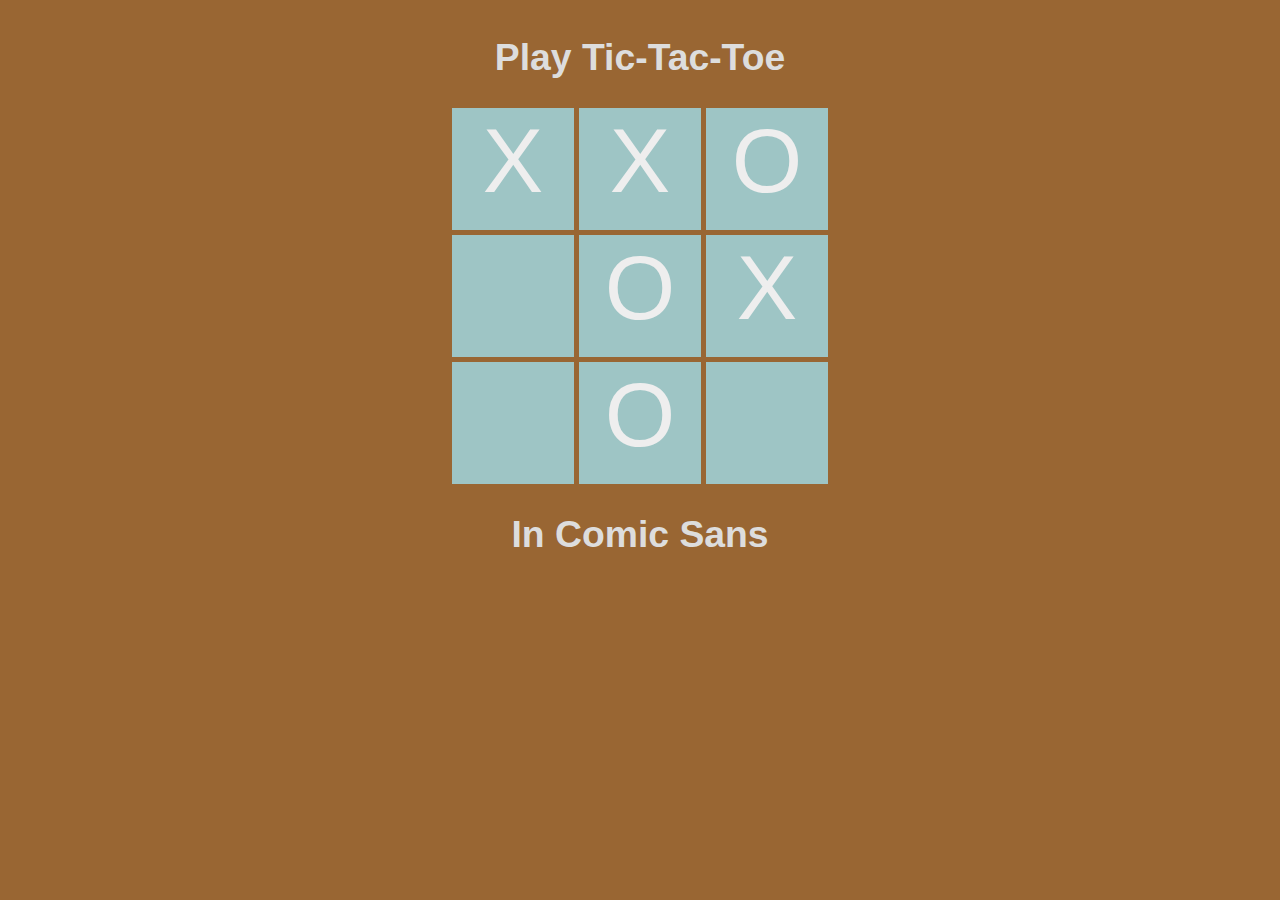
==== src/index.html @ fb9d34e4 "Still writing" ====
<!DOCTYPE html>
<html>
<head>
<meta http-equiv="content-type" content="text/html; charset=UTF-8">
<title>Campy Tic-Tac-Toe</title>

<style type='text/css'>

.noselect {
    -webkit-touch-callout: none;
    -webkit-user-select: none;
    -khtml-user-select: none;
    -moz-user-select: none;
    -ms-user-select: none;
    user-select: none;
}

body {
    background-color: #996633;
}

h1 {
    color: #DDDDDD;
    /*font-family: Tahoma, Geneva, sans-serif;*/
    font-family: "wf_SegoeUILight", "wf_SegoeUI","Segoe UI Light",
                 "Segoe WP Light", "Segoe UI", "Segoe",
                 "Segoe WP", "Tahoma", "Verdana",
                 "Arial", "sans-serif";
    font-size: 28pt;
}

.thing { 
    color: #EEEEEE;
    /*font-family: Tahoma, Geneva, sans-serif;*/
    font-family: "Comic Sans MS", sans-serif;
    font-size: 68pt;
    text-align: center;
    /*padding: 0px 20px;*/
    /*vertical-align: middle;*/
    width: 120px;
    height: 120px;
}

table.board {
    margin-left: auto;
    margin-right: auto;
    /*background-color: #9fcfd5;*/
    background-color: rgba(159, 207, 213, 0.9);
}
table.board {
    border-collapse: collapse;
}
table.board td {
    border: 5px solid #996633;
}
table.board tr:first-child td {
    border-top: 0;
}
table.board tr:last-child td {
    border-bottom: 0;
}
table.board tr td:first-child {
    border-left: 0;
}
table.board tr td:last-child {
    border-right: 0;
}

table.app {
    text-align: center;
    margin-left: auto;
    margin-right: auto;
}

</style>
  
</head>
<body>
  <table class="app">
  <tr><td>
    <h1>Play Tic-Tac-Toe</h1>
  </td></tr>
  <tr><td>
    <table class="board">
    <tr>
        <td><div id="cheese" class="thing noselect"
                 onClick="clickHandler(event, 1, 1)">X</div></td>
        <td><div id="button2" class="thing noselect"
                 onClick="clickHandler(event, 1, 2)">X</div></td>
        <td><div id="button3" class="thing noselect"
                 onClick="clickHandler(event, 1, 3)">O</div></td>
    </tr>
        <td><div id="button6" class="thing noselect"
                 onClick="clickHandler(event, 2, 1)">&nbsp;</div></td>
        <td><div id="button7" class="thing noselect"
                 onClick="clickHandler(event, 2, 2)">O</div></td>
        <td><div id="button636" class="thing noselect"
                 onClick="clickHandler(event, 2, 3)">X</div></td>
    <tr>
        <td><div id="button637" class="thing noselect"
                 onClick="clickHandler(event, 3, 1)">&nbsp;</div></td>
        <td><div id="button638" class="thing noselect"
                 onClick="clickHandler(event, 3, 2)">O</div></td>
        <td><div id="button0" class="thing noselect"
                 onClick="clickHandler(event, 3, 3)">&nbsp;</div></td>
    </td></tr>
    </table>
  </tr>
  <tr><td>
    <h1>In Comic Sans</h1>
  </td></tr>
</table>
  


<script type='text/javascript'>

var clickHandler = (function() {

    var cycle = (function() {
        var seq = ['&nbsp;', 'X', 'O'];

        return function (text) {
            return seq[(seq.indexOf(text) + 1) % seq.length];
        };
    })();

    return function(event, row, col) {
        event.target.innerHTML = cycle(event.target.innerHTML);
    };
})();

</script>
</body>
</html>
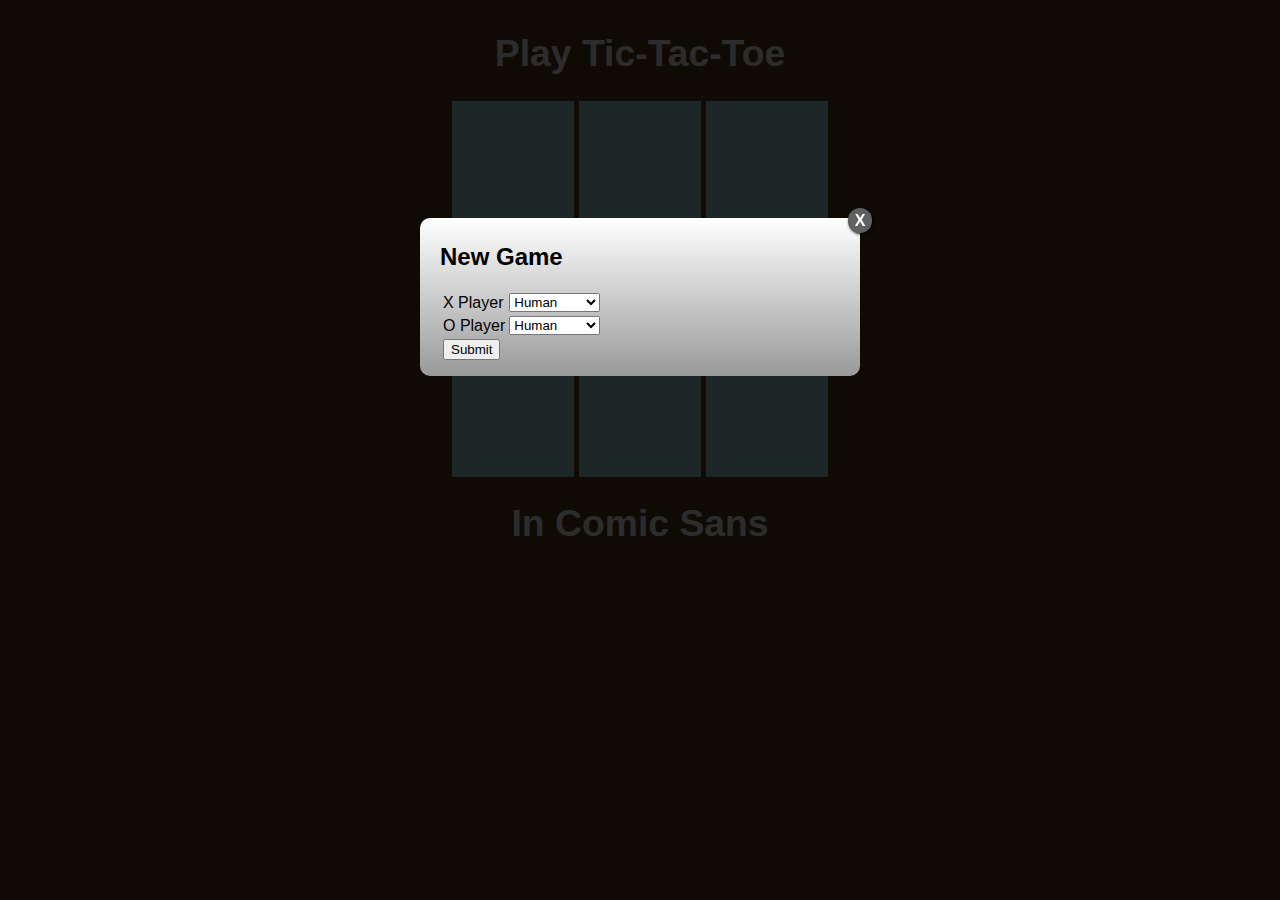
==== commit b7992e70: "Manual play now alternates between players, and the minimax book never loses. Next I have to fill in" ====
--- a/src/index.html
+++ b/src/index.html
@@ -1,135 +1,193 @@
+
 <!DOCTYPE html>
 <html>
-<head>
-<meta http-equiv="content-type" content="text/html; charset=UTF-8">
-<title>Campy Tic-Tac-Toe</title>
+  <head>
+    <meta http-equiv="content-type" content="text/html; charset=UTF-8" />
+    <title>
+      Campy Tic-Tac-Toe
+    </title>
+    
+    <link rel="stylesheet" type="text/css" href="styles/style.css" />
+    
+  </head>
+  <body>
+    <div id="newGame" class="modalDialog">
+      <div>
+        <a href="#" title="Close" class="close">
+          X
+        </a>
+        <h2>
+          New Game
+        </h2>
+        <table>
+          <tr>
+            <td>
+              X Player
+            </td>
+            
+            <td>
+              <select id="xPlayer" name="xPlayer">
+                <option value="human">
+                  Human
+                </option>
+                <option value="minnie-max">
+                  Minnie Max
+                </option>
+                <option value="hugh-ristic">
+                  Hugh Ristic
+                </option>
+                <option value="neo">
+                  Neo
+                </option>
+              </select>
+            </td>
+          </tr>
+          <tr>
+            <td>
+              O Player
+              </td>
+              
+              <td>
+                <select id="oPlayer" name="oPlayer">
+                  <option value="human">
+                    Human
+                  </option>
+                  <option value="minnie-max">
+                    Minnie Max
+                  </option>
+                  <option value="hugh-ristic">
+                    Hugh Ristic
+                  </option>
+                  <option value="neo">
+                    Neo
+                  </option>
+                </select>
+              </td>
+              </tr>
+              <tr>
+                <td>
+                  <button type="button" onclick="main.newGame()">
+                    Submit
+                  </button>
+                </td>
+              </tr>
+          </table>
+      </div>
+  </div>
+  
+  <table class="app">
+    <tr>
+      <td>
+        <h1>
+          <a href="#newGame">
+            Play Tic-Tac-Toe
+          </a>
+        </h1>
+      </td>
+    </tr>
+    <tr>
+      <td>
+        <table class="board">
+          <tr>
+            <td>
+              <div class="cell noselect" id="cell1,1" special="true"
+              onMouseOver="main.showPossibleValue(1, 1)"
+              onMouseOut="main.hidePossibleValue(1, 1)"
+              onClick="main.clickHandler(event, 1, 1)">
+                &nbsp;
+              </div>
+            </td>
+            <td>
+              <div class="cell noselect" id="cell1,2"
+              onMouseOver="main.showPossibleValue(1, 2)"
+              onMouseOut="main.hidePossibleValue(1, 2)"
+              onClick="main.clickHandler(event, 1, 2)">
+                &nbsp;
+              </div>
+            </td>
+            <td>
+              <div class="cell noselect" id="cell1,3"
+              onMouseOver="main.showPossibleValue(1, 3)"
+              onMouseOut="main.hidePossibleValue(1, 3)"
+              onClick="main.clickHandler(event, 1, 3)">
+                &nbsp;
+              </div>
+            </td>
+          </tr>
+          <td>
+            <div class="cell noselect" id="cell2,1"
+            onMouseOver="main.showPossibleValue(2, 1)"
+            onMouseOut="main.hidePossibleValue(2, 1)"
+            onClick="main.clickHandler(event, 2, 1)">
+              &nbsp;
+            </div>
+          </td>
+          <td>
+            <div class="cell noselect" id="cell2,2"
+            onMouseOver="main.showPossibleValue(2, 2)"
+            onMouseOut="main.hidePossibleValue(2, 2)"
+            onClick="main.clickHandler(event, 2, 2)">
+              &nbsp;
+            </div>
+          </td>
+          <td>
+            <div class="cell noselect" id="cell2,3"
+            onMouseOver="main.showPossibleValue(2, 3)"
+            onMouseOut="main.hidePossibleValue(2, 3)"
+            onClick="main.clickHandler(event, 2, 3)">
+              &nbsp;
+            </div>
+          </td>
+          <tr>
+            <td>
+              <div class="cell noselect" id="cell3,1"
+              onMouseOver="main.showPossibleValue(3, 1)"
+              onMouseOut="main.hidePossibleValue(3, 1)"
+              onClick="main.clickHandler(event, 3, 1)">
+                &nbsp;
+              </div>
+            </td>
+            <td>
+              <div class="cell noselect" id="cell3,2"
+              onMouseOver="main.showPossibleValue(3, 2)"
+              onMouseOut="main.hidePossibleValue(3, 2)"
+              onClick="main.clickHandler(event, 3, 2)">
+                &nbsp;
+              </div>
+            </td>
+            <td>
+              <div class="cell noselect" id="cell3,3"
+              onMouseOver="main.showPossibleValue(3, 3)"
+              onMouseOut="main.hidePossibleValue(3, 3)"
+              onClick="main.clickHandler(event, 3, 3)">
+                &nbsp;
+              </div>
+            </td>
+          </td>
+      </tr>
+  </table>
+  </tr>
+  <tr>
+    <td>
+      <h1>
+        <a href="#newGame">
+          In Comic Sans
+        </a>
+      </h1>
+    </td>
+  </tr>
+</table>
 
-<style type='text/css'>
+<!-- Common tic-tac-toe stuff, and AI registry -->
+<script type='text/javascript' src='modules/core.js'></script>
+<script type='text/javascript' src='modules/ai.js'></script>
+<!-- AI engines -->
+<script type='text/javascript' src='modules/ai-engines/hugh-ristic.js'></script>
+<script type='text/javascript' src='modules/ai-engines/neo.js'></script>
+<script type='text/javascript' src='modules/ai-engines/minnie-max.js'></script>
+<!-- Game logic and DOM interaction -->
+<script type='text/javascript' src='modules/game.js'></script>
+<script type='text/javascript' src='modules/main.js'></script>
 
-.noselect {
-    -webkit-touch-callout: none;
-    -webkit-user-select: none;
-    -khtml-user-select: none;
-    -moz-user-select: none;
-    -ms-user-select: none;
-    user-select: none;
-}
-
-body {
-    background-color: #996633;
-}
-
-h1 {
-    color: #DDDDDD;
-    /*font-family: Tahoma, Geneva, sans-serif;*/
-    font-family: "wf_SegoeUILight", "wf_SegoeUI","Segoe UI Light",
-                 "Segoe WP Light", "Segoe UI", "Segoe",
-                 "Segoe WP", "Tahoma", "Verdana",
-                 "Arial", "sans-serif";
-    font-size: 28pt;
-}
-
-.thing { 
-    color: #EEEEEE;
-    /*font-family: Tahoma, Geneva, sans-serif;*/
-    font-family: "Comic Sans MS", sans-serif;
-    font-size: 68pt;
-    text-align: center;
-    /*padding: 0px 20px;*/
-    /*vertical-align: middle;*/
-    width: 120px;
-    height: 120px;
-}
-
-table.board {
-    margin-left: auto;
-    margin-right: auto;
-    /*background-color: #9fcfd5;*/
-    background-color: rgba(159, 207, 213, 0.9);
-}
-table.board {
-    border-collapse: collapse;
-}
-table.board td {
-    border: 5px solid #996633;
-}
-table.board tr:first-child td {
-    border-top: 0;
-}
-table.board tr:last-child td {
-    border-bottom: 0;
-}
-table.board tr td:first-child {
-    border-left: 0;
-}
-table.board tr td:last-child {
-    border-right: 0;
-}
-
-table.app {
-    text-align: center;
-    margin-left: auto;
-    margin-right: auto;
-}
-
-</style>
-  
-</head>
-<body>
-  <table class="app">
-  <tr><td>
-    <h1>Play Tic-Tac-Toe</h1>
-  </td></tr>
-  <tr><td>
-    <table class="board">
-    <tr>
-        <td><div id="cheese" class="thing noselect"
-                 onClick="clickHandler(event, 1, 1)">X</div></td>
-        <td><div id="button2" class="thing noselect"
-                 onClick="clickHandler(event, 1, 2)">X</div></td>
-        <td><div id="button3" class="thing noselect"
-                 onClick="clickHandler(event, 1, 3)">O</div></td>
-    </tr>
-        <td><div id="button6" class="thing noselect"
-                 onClick="clickHandler(event, 2, 1)">&nbsp;</div></td>
-        <td><div id="button7" class="thing noselect"
-                 onClick="clickHandler(event, 2, 2)">O</div></td>
-        <td><div id="button636" class="thing noselect"
-                 onClick="clickHandler(event, 2, 3)">X</div></td>
-    <tr>
-        <td><div id="button637" class="thing noselect"
-                 onClick="clickHandler(event, 3, 1)">&nbsp;</div></td>
-        <td><div id="button638" class="thing noselect"
-                 onClick="clickHandler(event, 3, 2)">O</div></td>
-        <td><div id="button0" class="thing noselect"
-                 onClick="clickHandler(event, 3, 3)">&nbsp;</div></td>
-    </td></tr>
-    </table>
-  </tr>
-  <tr><td>
-    <h1>In Comic Sans</h1>
-  </td></tr>
-</table>
-  
-
-
-<script type='text/javascript'>
-
-var clickHandler = (function() {
-
-    var cycle = (function() {
-        var seq = ['&nbsp;', 'X', 'O'];
-
-        return function (text) {
-            return seq[(seq.indexOf(text) + 1) % seq.length];
-        };
-    })();
-
-    return function(event, row, col) {
-        event.target.innerHTML = cycle(event.target.innerHTML);
-    };
-})();
-
-</script>
 </body>
 </html>
--- a/src/styles/style.css
+++ b/src/styles/style.css
@@ -0,0 +1,125 @@
+
+.noselect {
+    -webkit-touch-callout: none;
+    -webkit-user-select: none;
+    -khtml-user-select: none;
+    -moz-user-select: none;
+    -ms-user-select: none;
+    user-select: none;
+}
+
+body {
+    /*background-color: #996633;*/
+    background-color: #503316;
+}
+
+h1 > a {
+    color: #DDDDDD;
+    text-decoration: none;
+    font-family: "wf_SegoeUILight", "wf_SegoeUI","Segoe UI Light",
+                 "Segoe WP Light", "Segoe UI", "Segoe",
+                 "Segoe WP", "Tahoma", "Verdana",
+                 "Arial", "sans-serif";
+    font-size: 28pt;
+}
+
+.cell { 
+    color: #EEEEEE;
+    font-family: "Comic Sans MS", sans-serif;
+    font-size: 68pt;
+    text-align: center;
+    width: 120px;
+    height: 120px;
+    opacity: 0;
+    transition: opacity .15s ease-in-out;
+    -moz-transition: opacity .15s ease-in-out;
+    -webkit-transition: opacity .15s ease-in-out;
+}
+
+table.board {
+    margin-left: auto;
+    margin-right: auto;
+    /*background-color: #9fcfd5;*/
+    background-color: rgba(159, 207, 213, 0.9);
+    border-collapse: collapse;
+}
+table.board td {
+    /*border: 5px solid #996633;*/
+    border: 5px solid #503316;
+}
+table.board tr:first-child td {
+    border-top: 0;
+}
+table.board tr:last-child td {
+    border-bottom: 0;
+}
+table.board tr td:first-child {
+    border-left: 0;
+}
+table.board tr td:last-child {
+    border-right: 0;
+}
+
+table.app {
+    text-align: center;
+    margin-left: auto;
+    margin-right: auto;
+}
+
+.modalDialog {
+    position: fixed;
+    font-family: Arial, Helvetica, sans-serif;
+    top: 0;
+    right: 0;
+    bottom: 0;
+    left: 0;
+    background: rgba(0,0,0,0.8);
+    z-index: 99999;
+    opacity:0;
+    -webkit-transition: opacity 400ms ease-in;
+    -moz-transition: opacity 400ms ease-in;
+    transition: opacity 400ms ease-in;
+    pointer-events: none;
+}
+
+.modalDialog:target {
+    opacity:1;
+    pointer-events: auto;
+}
+
+.modalDialog > div {
+    width: 400px;
+    position: relative;
+    margin-top: 17%;
+    margin-bottom: auto;
+    margin-right: auto;
+    margin-left: auto;
+    padding: 5px 20px 13px 20px;
+    border-radius: 10px;
+    background: #fff;
+    background: -moz-linear-gradient(#fff, #999);
+    background: -webkit-linear-gradient(#fff, #999);
+    background: -o-linear-gradient(#fff, #999);
+}
+
+.close {
+    background: #606061;
+    color: #FFFFFF;
+    line-height: 25px;
+    position: absolute;
+    right: -12px;
+    text-align: center;
+    top: -10px;
+    width: 24px;
+    text-decoration: none;
+    font-weight: bold;
+    -webkit-border-radius: 12px;
+    -moz-border-radius: 12px;
+    border-radius: 12px;
+    -moz-box-shadow: 1px 1px 3px #000;
+    -webkit-box-shadow: 1px 1px 3px #000;
+    box-shadow: 1px 1px 3px #000;
+}
+
+.close:hover { background: #00d9ff; }
+
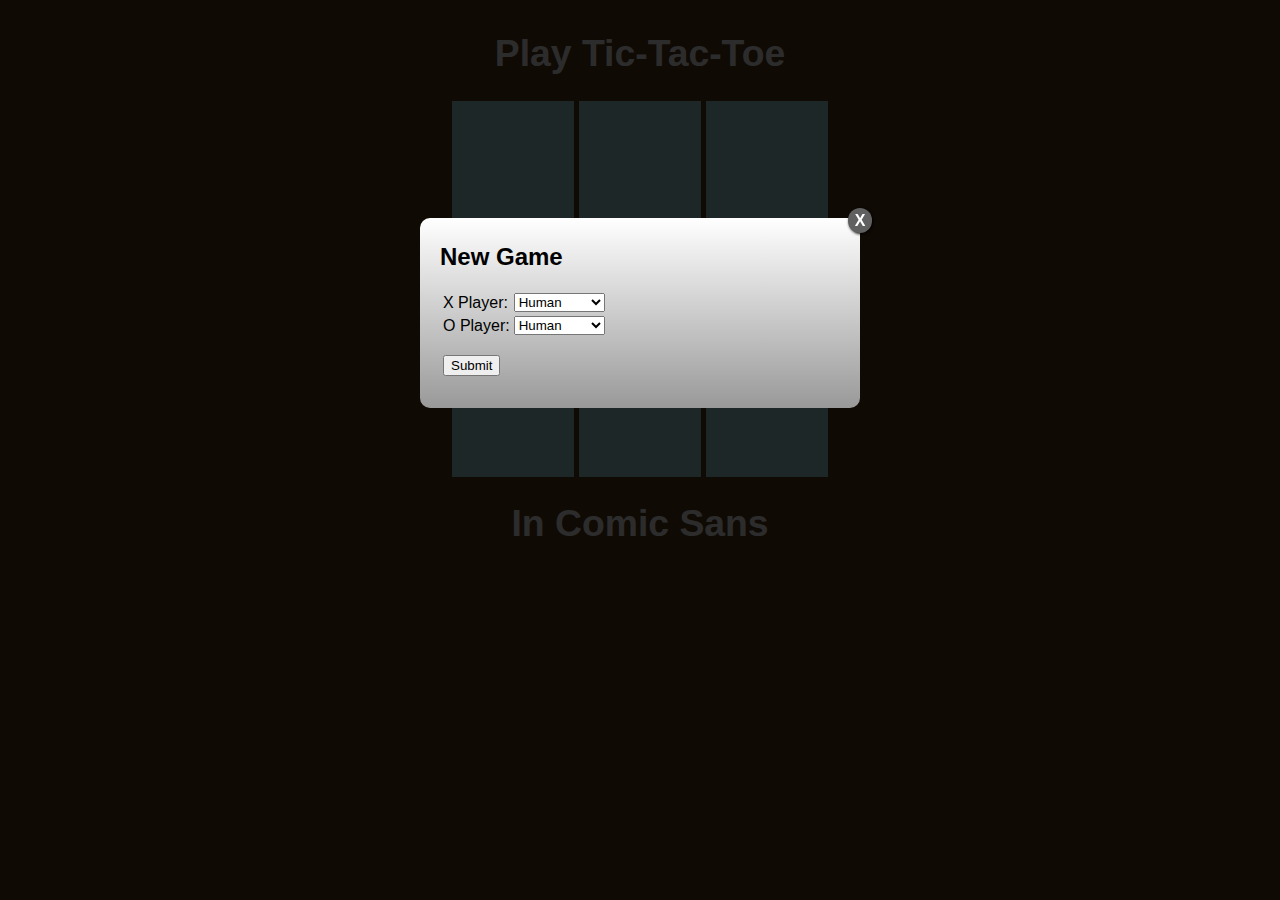
==== commit 5f3f9eca: "Fixed a couple of bugs, and now have a testing framework. Last piece is the alternative AI engines." ====
--- a/src/index.html
+++ b/src/index.html
@@ -1,10 +1,28 @@
 
 <!DOCTYPE html>
 <html>
+  <!--
+    Tic-Tac-Toe web browser game
+    Copyright (C) 2015 David Goffredo
+
+    This program is free software; you can redistribute it and/or modify
+    it under the terms of the GNU General Public License as published by
+    the Free Software Foundation; either version 2 of the License, or
+    (at your option) any later version.
+
+    This program is distributed in the hope that it will be useful,
+    but WITHOUT ANY WARRANTY; without even the implied warranty of
+    MERCHANTABILITY or FITNESS FOR A PARTICULAR PURPOSE.  See the
+    GNU General Public License for more details.
+
+    You should have received a copy of the GNU General Public License along
+    with this program; if not, write to the Free Software Foundation, Inc.,
+    51 Franklin Street, Fifth Floor, Boston, MA 02110-1301 USA.
+    -->
   <head>
     <meta http-equiv="content-type" content="text/html; charset=UTF-8" />
     <title>
-      Campy Tic-Tac-Toe
+      Tic-Tac-Toe
     </title>
     
     <link rel="stylesheet" type="text/css" href="styles/style.css" />
@@ -22,7 +40,7 @@
         <table>
           <tr>
             <td>
-              X Player
+              X Player:
             </td>
             
             <td>
@@ -33,18 +51,20 @@
                 <option value="minnie-max">
                   Minnie Max
                 </option>
+                <!-- These AI engines not yet supported.
                 <option value="hugh-ristic">
                   Hugh Ristic
                 </option>
                 <option value="neo">
                   Neo
                 </option>
+                -->
               </select>
             </td>
           </tr>
           <tr>
             <td>
-              O Player
+              O Player:
               </td>
               
               <td>
@@ -55,26 +75,41 @@
                   <option value="minnie-max">
                     Minnie Max
                   </option>
+                  <!-- These AI engines not yet supported.
                   <option value="hugh-ristic">
                     Hugh Ristic
                   </option>
                   <option value="neo">
                     Neo
                   </option>
+                  -->
                 </select>
               </td>
               </tr>
               <tr>
-                <td>
+                <td><p>
                   <button type="button" onclick="main.newGame()">
                     Submit
                   </button>
-                </td>
+                </p></td>
               </tr>
           </table>
       </div>
   </div>
   
+  <div id="gameOver" class="modalDialog">
+      <div>
+          <h2>Game Over</h2>
+          <a href="#" title="Close" class="close">X</a>
+          <div id="gameOverMessage">Something happened.</div>
+          <p>
+          <form action="#newGame">
+              <input type="submit" value="New Game">
+          </form>
+          </p>
+      </div>
+  </div>
+
   <table class="app">
     <tr>
       <td>
@@ -90,30 +125,46 @@
         <table class="board">
           <tr>
             <td>
-              <div class="cell noselect" id="cell1,1" special="true"
-              onMouseOver="main.showPossibleValue(1, 1)"
-              onMouseOut="main.hidePossibleValue(1, 1)"
-              onClick="main.clickHandler(event, 1, 1)">
-                &nbsp;
-              </div>
-            </td>
-            <td>
-              <div class="cell noselect" id="cell1,2"
-              onMouseOver="main.showPossibleValue(1, 2)"
-              onMouseOut="main.hidePossibleValue(1, 2)"
-              onClick="main.clickHandler(event, 1, 2)">
-                &nbsp;
-              </div>
-            </td>
-            <td>
-              <div class="cell noselect" id="cell1,3"
-              onMouseOver="main.showPossibleValue(1, 3)"
-              onMouseOut="main.hidePossibleValue(1, 3)"
-              onClick="main.clickHandler(event, 1, 3)">
+              <div class="cell noselect" id="cell0,0" special="true"
+              onMouseOver="main.showPossibleValue(0, 0)"
+              onMouseOut="main.hidePossibleValue(0, 0)"
+              onClick="main.clickHandler(event, 0, 0)">
+                &nbsp;
+              </div>
+            </td>
+            <td>
+              <div class="cell noselect" id="cell1,0"
+              onMouseOver="main.showPossibleValue(1, 0)"
+              onMouseOut="main.hidePossibleValue(1, 0)"
+              onClick="main.clickHandler(event, 1, 0)">
+                &nbsp;
+              </div>
+            </td>
+            <td>
+              <div class="cell noselect" id="cell2,0"
+              onMouseOver="main.showPossibleValue(2, 0)"
+              onMouseOut="main.hidePossibleValue(2, 0)"
+              onClick="main.clickHandler(event, 2, 0)">
                 &nbsp;
               </div>
             </td>
           </tr>
+          <td>
+            <div class="cell noselect" id="cell0,1"
+            onMouseOver="main.showPossibleValue(0, 1)"
+            onMouseOut="main.hidePossibleValue(0, 1)"
+            onClick="main.clickHandler(event, 0, 1)">
+              &nbsp;
+            </div>
+          </td>
+          <td>
+            <div class="cell noselect" id="cell1,1"
+            onMouseOver="main.showPossibleValue(1, 1)"
+            onMouseOut="main.hidePossibleValue(1, 1)"
+            onClick="main.clickHandler(event, 1, 1)">
+              &nbsp;
+            </div>
+          </td>
           <td>
             <div class="cell noselect" id="cell2,1"
             onMouseOver="main.showPossibleValue(2, 1)"
@@ -122,44 +173,28 @@
               &nbsp;
             </div>
           </td>
-          <td>
-            <div class="cell noselect" id="cell2,2"
-            onMouseOver="main.showPossibleValue(2, 2)"
-            onMouseOut="main.hidePossibleValue(2, 2)"
-            onClick="main.clickHandler(event, 2, 2)">
-              &nbsp;
-            </div>
-          </td>
-          <td>
-            <div class="cell noselect" id="cell2,3"
-            onMouseOver="main.showPossibleValue(2, 3)"
-            onMouseOut="main.hidePossibleValue(2, 3)"
-            onClick="main.clickHandler(event, 2, 3)">
-              &nbsp;
-            </div>
-          </td>
-          <tr>
-            <td>
-              <div class="cell noselect" id="cell3,1"
-              onMouseOver="main.showPossibleValue(3, 1)"
-              onMouseOut="main.hidePossibleValue(3, 1)"
-              onClick="main.clickHandler(event, 3, 1)">
-                &nbsp;
-              </div>
-            </td>
-            <td>
-              <div class="cell noselect" id="cell3,2"
-              onMouseOver="main.showPossibleValue(3, 2)"
-              onMouseOut="main.hidePossibleValue(3, 2)"
-              onClick="main.clickHandler(event, 3, 2)">
-                &nbsp;
-              </div>
-            </td>
-            <td>
-              <div class="cell noselect" id="cell3,3"
-              onMouseOver="main.showPossibleValue(3, 3)"
-              onMouseOut="main.hidePossibleValue(3, 3)"
-              onClick="main.clickHandler(event, 3, 3)">
+          <tr>
+            <td>
+              <div class="cell noselect" id="cell0,2"
+              onMouseOver="main.showPossibleValue(0, 2)"
+              onMouseOut="main.hidePossibleValue(0, 2)"
+              onClick="main.clickHandler(event, 0, 2)">
+                &nbsp;
+              </div>
+            </td>
+            <td>
+              <div class="cell noselect" id="cell1,2"
+              onMouseOver="main.showPossibleValue(1, 2)"
+              onMouseOut="main.hidePossibleValue(1, 2)"
+              onClick="main.clickHandler(event, 1, 2)">
+                &nbsp;
+              </div>
+            </td>
+            <td>
+              <div class="cell noselect" id="cell2,2"
+              onMouseOver="main.showPossibleValue(2, 2)"
+              onMouseOut="main.hidePossibleValue(2, 2)"
+              onClick="main.clickHandler(event, 2, 2)">
                 &nbsp;
               </div>
             </td>
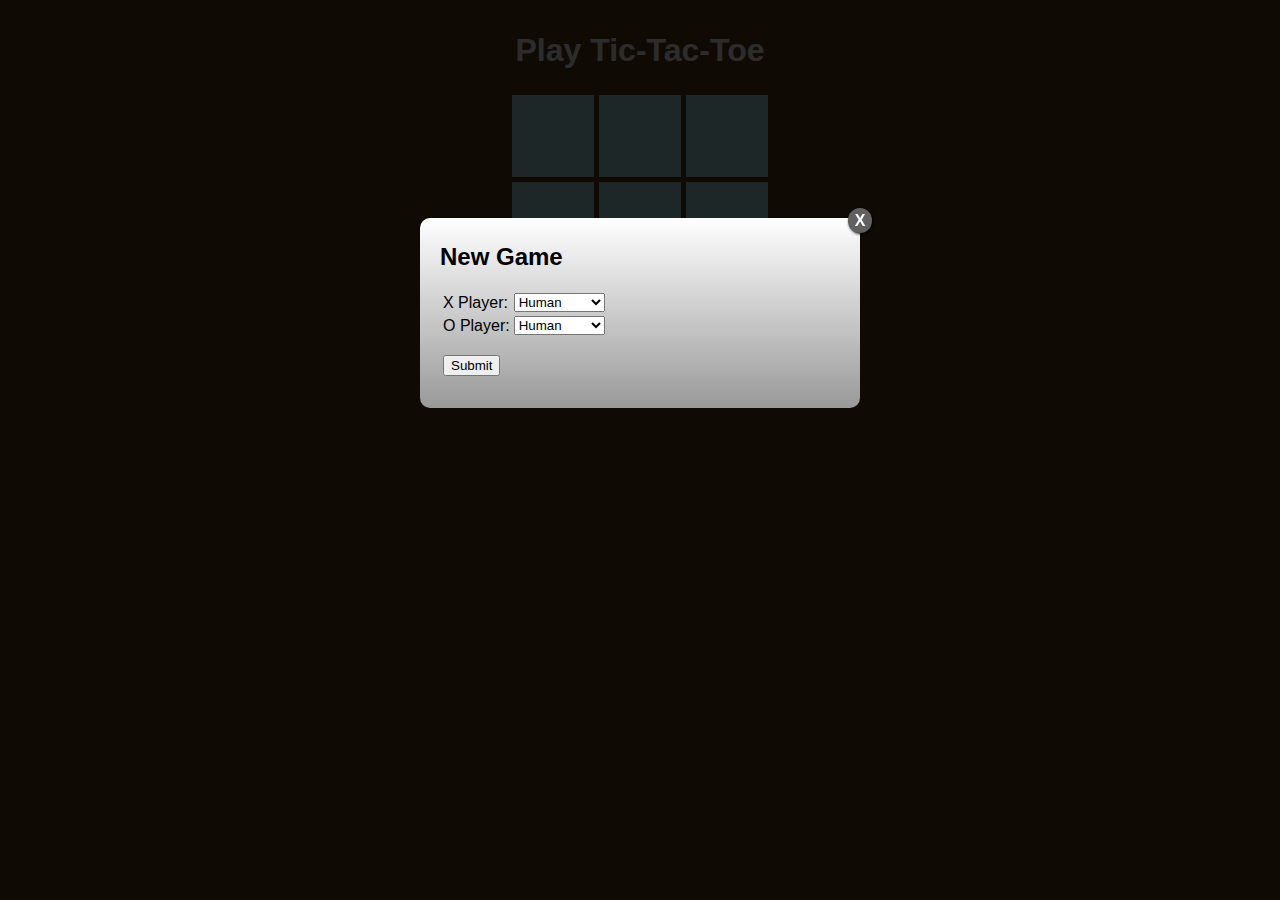
==== commit 6abaf75d: "Shrank things down a bit." ====
--- a/src/index.html
+++ b/src/index.html
@@ -25,7 +25,7 @@
       Tic-Tac-Toe
     </title>
     
-    <link rel="stylesheet" type="text/css" href="styles/style.css" />
+    <link rel="stylesheet" type="text/css" href="styles/small-style.css" />
     
   </head>
   <body>
--- a/src/styles/small-style.css
+++ b/src/styles/small-style.css
@@ -0,0 +1,140 @@
+/*
+    Tic-Tac-Toe web browser game
+    Copyright (C) 2015 David Goffredo
+
+    This program is free software; you can redistribute it and/or modify
+    it under the terms of the GNU General Public License as published by
+    the Free Software Foundation; either version 2 of the License, or
+    (at your option) any later version.
+
+    This program is distributed in the hope that it will be useful,
+    but WITHOUT ANY WARRANTY; without even the implied warranty of
+    MERCHANTABILITY or FITNESS FOR A PARTICULAR PURPOSE.  See the
+    GNU General Public License for more details.
+
+    You should have received a copy of the GNU General Public License along
+    with this program; if not, write to the Free Software Foundation, Inc.,
+    51 Franklin Street, Fifth Floor, Boston, MA 02110-1301 USA.
+*/
+
+.noselect {
+    -webkit-touch-callout: none;
+    -webkit-user-select: none;
+    -khtml-user-select: none;
+    -moz-user-select: none;
+    -ms-user-select: none;
+    user-select: none;
+}
+
+body {
+    background-color: #503316;
+}
+
+h1 > a {
+    color: #DDDDDD;
+    text-decoration: none;
+    font-family: "wf_SegoeUILight", "wf_SegoeUI","Segoe UI Light",
+                 "Segoe WP Light", "Segoe UI", "Segoe",
+                 "Segoe WP", "Tahoma", "Verdana",
+                 "Arial", "sans-serif";
+    font-size: 24pt;
+}
+
+.cell { 
+    color: #EEEEEE;
+    font-family: "Comic Sans MS", sans-serif;
+    font-size: 48pt;
+    text-align: center;
+    width: 80px;
+    height: 80px;
+    opacity: 0;
+    transition: opacity .15s ease-in-out;
+    -moz-transition: opacity .15s ease-in-out;
+    -webkit-transition: opacity .15s ease-in-out;
+}
+
+table.board {
+    margin-left: auto;
+    margin-right: auto;
+    background-color: rgba(159, 207, 213, 0.9);
+    border-collapse: collapse;
+}
+table.board td {
+    border: 5px solid #503316;
+}
+table.board tr:first-child td {
+    border-top: 0;
+}
+table.board tr:last-child td {
+    border-bottom: 0;
+}
+table.board tr td:first-child {
+    border-left: 0;
+}
+table.board tr td:last-child {
+    border-right: 0;
+}
+
+table.app {
+    text-align: center;
+    margin-left: auto;
+    margin-right: auto;
+}
+
+.modalDialog {
+    position: fixed;
+    font-family: Arial, Helvetica, sans-serif;
+    top: 0;
+    right: 0;
+    bottom: 0;
+    left: 0;
+    background: rgba(0,0,0,0.8);
+    z-index: 99999;
+    opacity:0;
+    -webkit-transition: opacity 400ms ease-in;
+    -moz-transition: opacity 400ms ease-in;
+    transition: opacity 400ms ease-in;
+    pointer-events: none;
+}
+
+.modalDialog:target {
+    opacity:1;
+    pointer-events: auto;
+}
+
+.modalDialog > div {
+    width: 400px;
+    position: relative;
+    margin-top: 17%;
+    margin-bottom: auto;
+    margin-right: auto;
+    margin-left: auto;
+    padding: 5px 20px 13px 20px;
+    border-radius: 10px;
+    background: #fff;
+    background: -moz-linear-gradient(#fff, #999);
+    background: -webkit-linear-gradient(#fff, #999);
+    background: -o-linear-gradient(#fff, #999);
+}
+
+.close {
+    background: #606061;
+    color: #FFFFFF;
+    line-height: 25px;
+    position: absolute;
+    right: -12px;
+    text-align: center;
+    top: -10px;
+    width: 24px;
+    text-decoration: none;
+    font-weight: bold;
+    -webkit-border-radius: 12px;
+    -moz-border-radius: 12px;
+    border-radius: 12px;
+    -moz-box-shadow: 1px 1px 3px #000;
+    -webkit-box-shadow: 1px 1px 3px #000;
+    box-shadow: 1px 1px 3px #000;
+}
+
+.close:hover { background: #00d9ff; }
+
